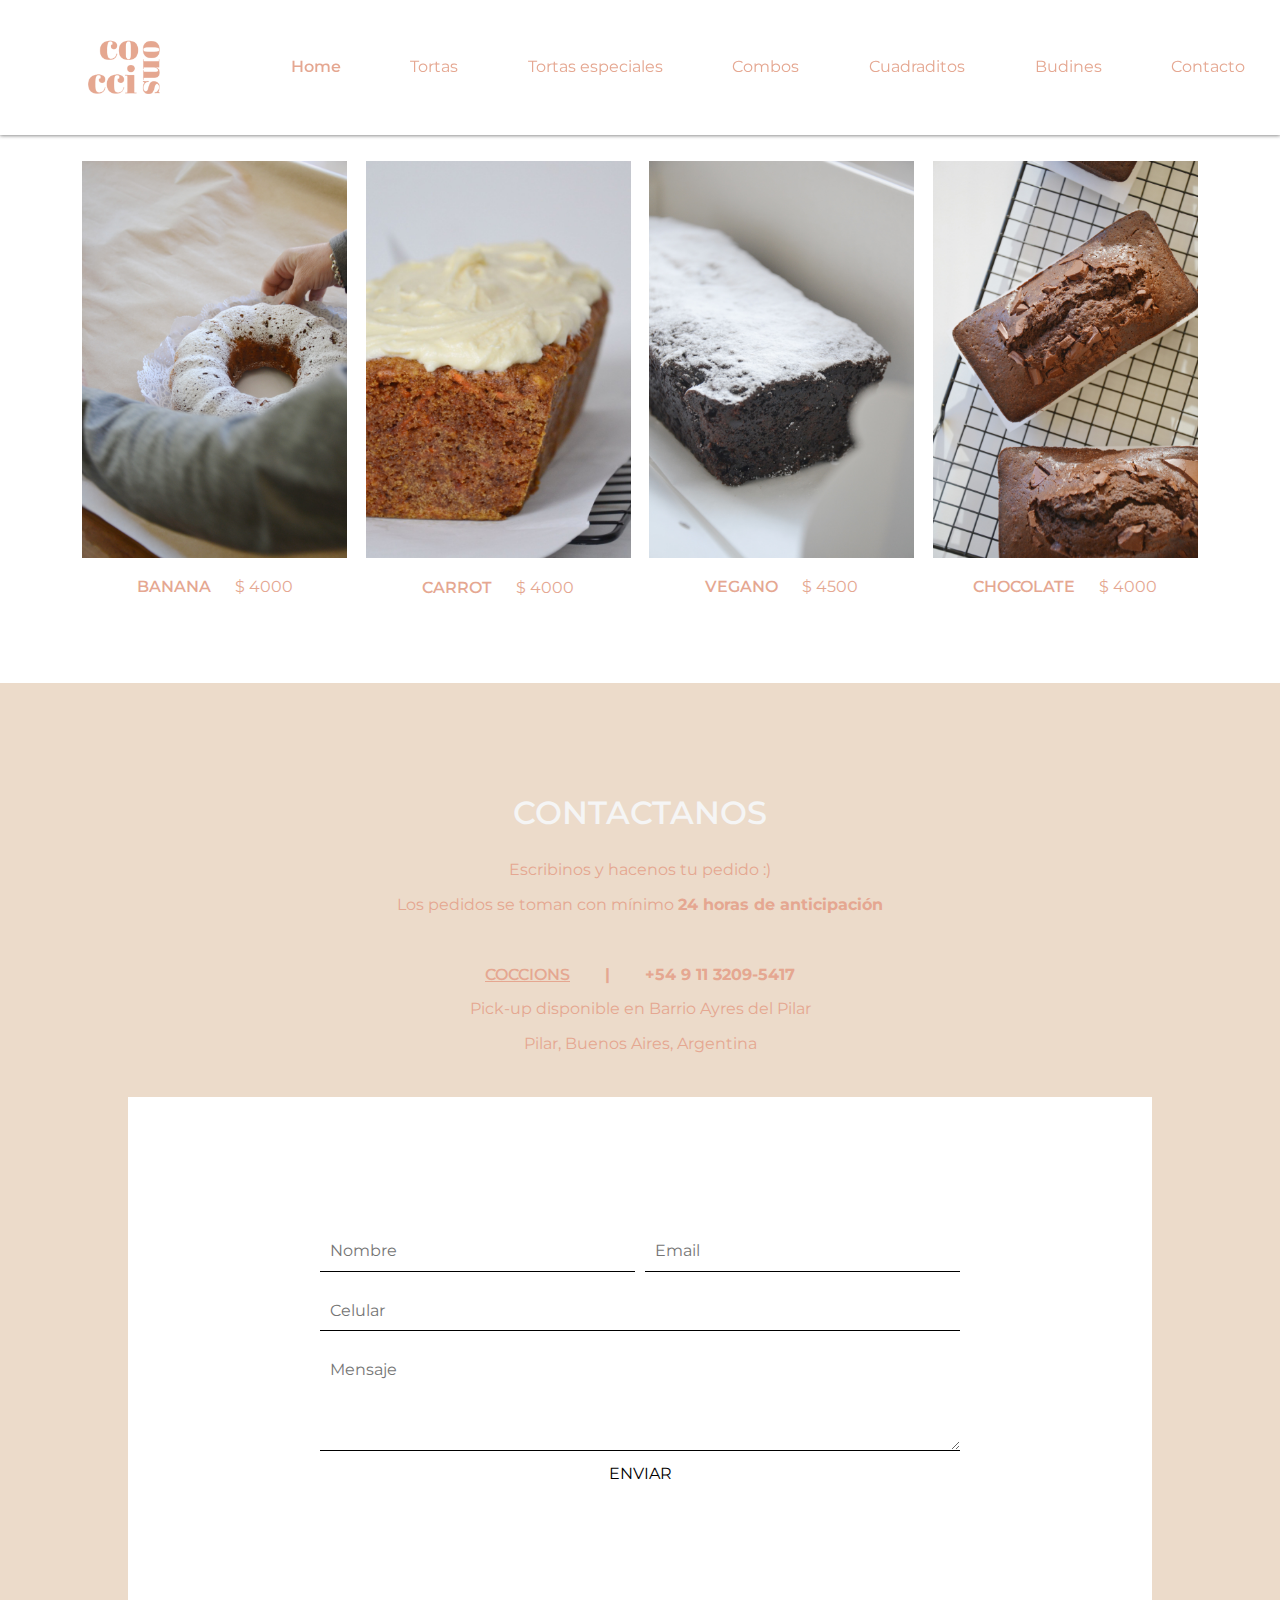
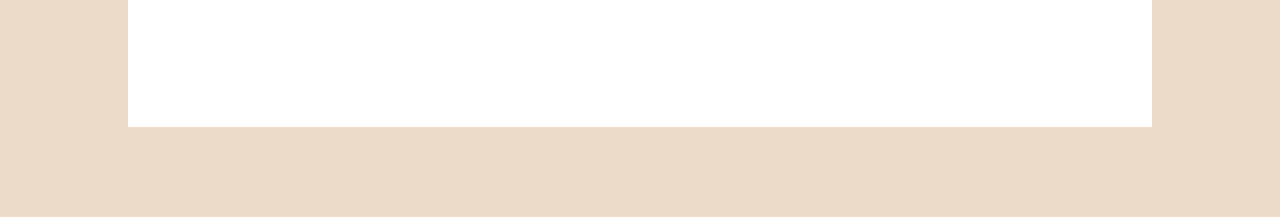
==== budines.html @ 8bb251e0 "esqueleto pagina terminado" ====
<!DOCTYPE html>
<html lang="en">
<head>
    <meta charset="UTF-8">
    <meta http-equiv="X-UA-Compatible" content="IE=edge">
    <meta name="viewport" content="width=device-width, initial-scale=1.0">
    <title>COCCIONS | Budines</title>
    <script src="https://kit.fontawesome.com/bfd83938f5.js" crossorigin="anonymous"></script>
    <link rel="preconnect" href="https://fonts.googleapis.com">
    <link rel="preconnect" href="https://fonts.gstatic.com" crossorigin>
    <link href="https://fonts.googleapis.com/css2?family=Montserrat:ital,wght@0,100;0,200;0,300;0,400;0,700;0,800;0,900;1,200&display=swap" rel="stylesheet">
    <link rel="stylesheet" href="css/style.css">
    <link rel="stylesheet" href="css/catalog.css">
    <link rel="stylesheet" href="css/normalize.css">
</head>
    <body>
        <header>
            <nav>
                <div id="branding">
                    <img src="assets/coccionsLogo.png" alt="logo">
                </div>
                <ul>
                    <li><a class="orangeFont" href="index.html">Home</a></li>
                    <li><a class="pinkFont" href="tortas.html">Tortas</a></li>
                    <li><a class="pinkFont" href="tortasEspeciales.html">Tortas especiales</a></li>
                    <li><a class="pinkFont" href="combos.html">Combos</a></li>
                    <li><a class="pinkFont" href="cuadraditos.html">Cuadraditos</a></li>
                    <li><a class="pinkFont" href="budines.html">Budines</a></li>
                    <li><a class="pinkFont" href="contacto.html">Contacto</a></li>
                </ul>
            </nav>
        </header>

        <section id="catalogoCuatroItems">
            <div class="item CuatroItems">
                <div class="imagenProducto">
                    <img src="assets/BUDINES/banana1.JPG" alt="">
                    <img class="rearImage" src="assets/BUDINES/banana2.JPG" alt="">
                </div>
                <div class="infoProducto">
                    <p class="pinkFont"><span class="orangeFont">BANANA</span>&nbsp; &nbsp; &nbsp; $ 4000</p>
                </div>
            </div>
            <div class="item CuatroItems">
                <div class="imagenProducto">
                    <img src="assets/BUDINES/carrot2.JPG" alt="">
                    <img class="rearImage" src="assets/BUDINES/carrot1.jpg" alt="">
                </div>
                <div class="infoProducto">
                    <p class="pinkFont"><span class="orangeFont">CARROT</span>&nbsp; &nbsp; &nbsp; $ 4000</p>
                </div>
            </div>
            <div class="item CuatroItems">
                <div class="imagenProducto">
                    <img src="assets/BUDINES/vegano1.jpg" alt="">
                    <img class="rearImage" src="assets/BUDINES/vegano2.jpg" alt="">
                </div>
                <div class="infoProducto">
                    <p class="pinkFont"><span class="orangeFont">VEGANO</span>&nbsp; &nbsp; &nbsp; $ 4500</p>
                </div>
            </div>
            <div class="item CuatroItems">
                <div class="imagenProducto">
                    <img src="assets/BUDINES/chocolate2.JPG" alt="">
                    <img class="rearImage" src="assets/BUDINES/chocolate1.JPG" alt="">
                </div>
                <div class="infoProducto">
                    <p class="pinkFont"><span class="orangeFont">CHOCOLATE</span>&nbsp; &nbsp; &nbsp; $ 4000</p>
                </div>
            </div>
            
            
            
        </section>

        <section id="contacto">
            <h1 class="whiteFont">CONTACTANOS</h1>
    
            <div id="primerContacto">
                <p class="parrafoContacto">Escribinos y hacenos tu pedido :)</p>
                <p class="parrafoContacto">Los pedidos se toman con mínimo <span class="negrita">24 horas de anticipación</span></p>
            </div>
    
            <div id="segundoContacto">
                <p class="parrafoContacto negrita"><a class="orangeFont" target="_blank" href="https://www.instagram.com/coccions/"><i class="fa-brands fa-instagram"></i> COCCIONS</a> &nbsp; &nbsp; &nbsp; | &nbsp; &nbsp; &nbsp; +54 9 11 3209-5417 </p>
                <p class="parrafoContacto">Pick-up disponible en Barrio Ayres del Pilar</p>
                <p class="parrafoContacto">Pilar, Buenos Aires, Argentina</p>
            </div>
    
            <section id="formularioContacto">
                <form>
                    <div class="form-row">
                      <div>
                        <input type="text" id="nombre" name="nombre" placeholder="Nombre" required>
                      </div>
                      <div>
                        <input type="email" id="email" name="email" placeholder="Email" required>
                      </div>
                    </div>
                    <div>
                      <input type="tel" id="celular" name="celular" placeholder="Celular" required>
                    </div>
                    <div>
                      <textarea id="mensaje" name="mensaje" placeholder="Mensaje" required></textarea>
                    </div>
                    <div id="botonEnviar">
                      <input type="submit" value="ENVIAR">
                    </div>
                  </form>
            </section>
        </section>

        <script src="https://cdn.jsdelivr.net/npm/swiper@9/swiper-element-bundle.min.js"></script>
        <script src="js/main.js"></script>
   
    </body>
</html>
---- css/style.css ----
/* Box Model Hack */
    * {
        box-sizing: border-box;
    }

    /* Clear fix hack */
    .clearfix:after {
        content: ".";
        display: block;
        clear: both;
        visibility: hidden;
        line-height: 0;
        height: 0;
    }

    .clear {
        clear: both;
    }

  /* GENERAL STYLES */
  
  html  {
    font-family: 'Montserrat', sans-serif;
    font-size: 16px;
  }

  .alineacion {
    margin: 5vh 5vh 0 5vh;
  }

  .negrita {
    font-weight: bold;
  }

  .pinkFont {
    color: #e5a791;
  }

  .orangeFont {
    color: #e5a791;
    font-weight:550;
  }

  .whiteFont {
    color: whitesmoke;
    font-weight:550;
  }

  

  /* HEADER */

  header, nav {
    width: 100%;
    height: 15vh;
    position: fixed;
    z-index: 1000;
    background-color: white;
    box-shadow: 0px 0px 4px 0px rgba(19, 20, 20, 0.4);
    top: 0;
  }

  nav {
    display: flex;
    justify-content: space-between;
    align-items: center;
  }

  nav > #branding {
    flex-basis: 20%;
    display: flex;
    justify-content: center;
    align-items: center;
  }

  nav > #branding > img {
    max-width: 100%;
    width: 65%;
  }

  nav > ul {
    padding: 0;
    flex-basis: 80%;
    display: flex;
    justify-content: space-around;
    align-items: center;
  }

  nav > ul > li {
    list-style: none;
  }

  nav > ul > li > a {
    text-decoration: none;
    color: black;
    font-size: 1rem;
  }

  /* SWIPER */

  swiper-container {
    width: 100%;
    height: 100%;
  }

  swiper-slide {
    text-align: center;
    font-size: 18px;
    background: #fff;
    display: flex;
    justify-content: center;
    align-items: center;
  }

  swiper-slide img {
    display: block;
    width: 100%;
    height: 100%;
    object-fit: cover;
  }

  :root {
    --swiper-theme-color: white;
}

/* INTRO */

#intro {
  display: flex;
  justify-content: space-between;
  align-items: stretch;
}

#introTexto{
  flex-basis: 65%;
  background-color: #ecdbca;
  display: flex;
  flex-direction: column;
  justify-content: center;
  align-items: center;
  padding: 10vh;
  text-align: justify;
  color: #e5a791;
}

#introImageSection {
  flex-basis: 30%;
}

#introImageSection > img {
  max-width: 100%;
  height: auto;
}

/* PRODUCTOS */

#productos {
  display: flex;
  flex-direction: row;
  flex-wrap: wrap;
  justify-content: space-between;
  align-items: center;
}

#productos > div {
  flex-basis: 18%;
}

#productos > div > img {
  max-width: 100%;
  max-height: 100%;

}

/* TEXT OVER IMG ON HOVER */


/* CONTACTO */

#contacto {
  display: flex;
  flex-direction: column;
  justify-content: center;
  align-items: center;
  background-color: #ecdbca;
  margin-top: 5vh;
  padding: 10vh 10vh 10vh 10vh;
}

#contacto > div {
  display: flex;
  flex-direction: column;
  justify-content: center;
  text-align: center;
  color: #e5a791;;
}

div#segundoContacto {
  margin: 4vh;
}

.parrafoContacto {
  margin: 0.5em;
}

section#formularioContacto {
  display: flex;
  height: 70vh;
  width: 80vw;
  background-color: white;
  justify-content: center;
  align-items: center;
}

/* CONTACT FORM */

form {
  height: 40vh;
  width: 50vw;
}

label {
  display: block;
  font-weight: bold;
  margin-bottom: 10px;
}

input[type="text"],
input[type="email"],
input[type="tel"],
textarea {
  border: none;
  border-bottom: 1px solid #000;
  font-size: 16px;
  margin-bottom: 20px;
  padding: 10px;
  width: 100%;
}

input[type="text"]:placeholder,
input[type="email"]:placeholder,
input[type="tel"]:placeholder,
textarea:placeholder {
  color: #ccc;
  font-style: italic;
}

input[type="submit"] {
  background-color: white;
  border: none;
  cursor: pointer;
  font-size: 16px;
  padding: 10px 20px;
}

/* Estilos para la disposición de los campos */

#mensaje {
  height: 100px;
}

.form-row {
  display: flex;
  flex-wrap: wrap;
}

.form-row > div {
  flex: 1;
  margin-right: 10px;
}

.form-row > div:last-child {
  margin-right: 0;
}

#botonEnviar {
  display: flex;
  justify-content: center;
  align-items: center;
}

@media (max-width: 480px) {
  .form-row > div {
    flex: 100%;
    margin-right: 0;
  }
}
---- css/catalog.css ----
#catalog {
    margin-top: 15vh;
    padding: 2% 14%;
    display: flex;
    justify-content: space-evenly;
    align-content: center;
    flex-wrap: wrap;
  }
  
  #catalogoCuatroItems {
    margin-top: 15vh;
    padding: 2% 5%;
    display: flex;
    justify-content: space-evenly;
    align-content: center;
    flex-wrap: wrap;
  }

  .item {
    position: relative;
    flex-basis: 30%;
    display: flex;
    flex-direction: column;
    justify-content: center;
    align-items: center;
    overflow: hidden;
    cursor: pointer;
  }

  .item > * {
    flex-basis: 50%;
  }

  .CuatroItems {
    position: relative;
    flex-basis: 23%;
    display: flex;
    flex-direction: column;
    justify-content: center;
    align-items: center;
    overflow: hidden;
    cursor: pointer;
}

  .imagenProducto img {
    width: 100%;
  }

  .imagenProducto .rearImage {
    opacity: 0;
    position: absolute;
    top: 0;
    left: 0;
    z-index: -1;
    transition: opacity 0.4s ease-in-out;
  }

  .item:hover .rearImage {
    opacity: 1;
    z-index: 0;
  }
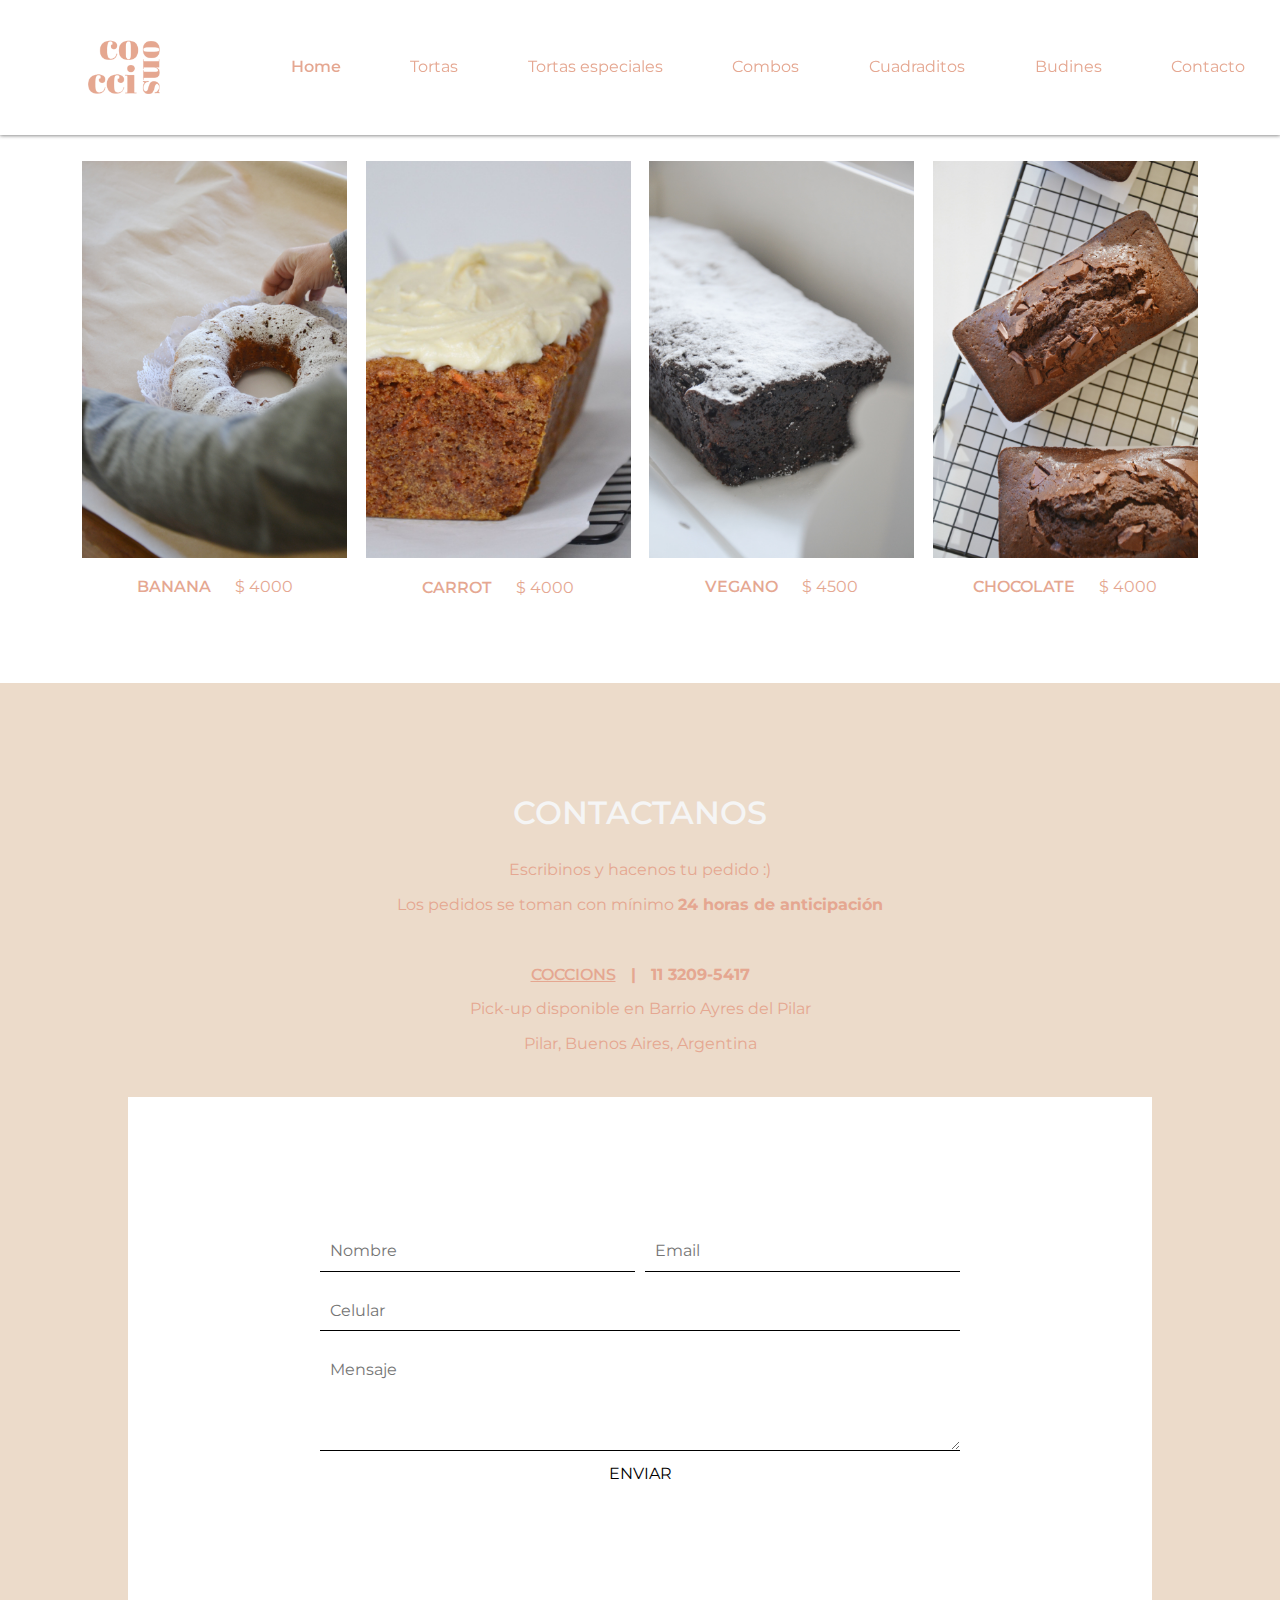
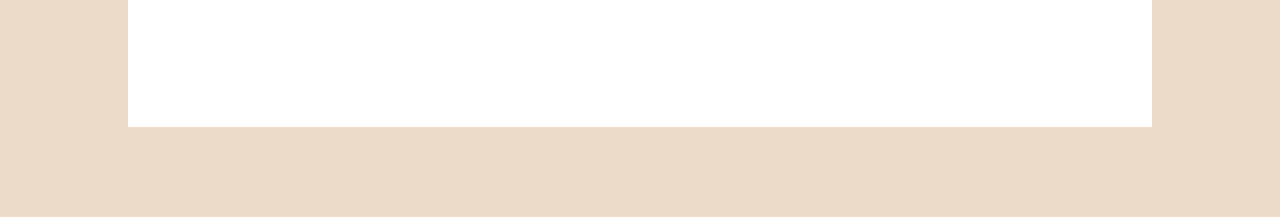
==== commit a306561b: "ajustes mobile" ====
--- a/budines.html
+++ b/budines.html
@@ -12,22 +12,28 @@
     <link rel="stylesheet" href="css/style.css">
     <link rel="stylesheet" href="css/catalog.css">
     <link rel="stylesheet" href="css/normalize.css">
+    <link rel="stylesheet" href="css/cellphone.css">
 </head>
     <body>
         <header>
             <nav>
-                <div id="branding">
+                <div id="branding" class="nav-branding">
                     <img src="assets/coccionsLogo.png" alt="logo">
                 </div>
-                <ul>
-                    <li><a class="orangeFont" href="index.html">Home</a></li>
-                    <li><a class="pinkFont" href="tortas.html">Tortas</a></li>
-                    <li><a class="pinkFont" href="tortasEspeciales.html">Tortas especiales</a></li>
-                    <li><a class="pinkFont" href="combos.html">Combos</a></li>
-                    <li><a class="pinkFont" href="cuadraditos.html">Cuadraditos</a></li>
-                    <li><a class="pinkFont" href="budines.html">Budines</a></li>
-                    <li><a class="pinkFont" href="contacto.html">Contacto</a></li>
+                <ul class="nav-menu">
+                    <li class="nav-item"><a class="orangeFont nav-link" href="index.html">Home</a></li>
+                    <li class="nav-item"><a class="pinkFont nav-link" href="tortas.html">Tortas</a></li>
+                    <li class="nav-item"><a class="pinkFont" href="tortasEspeciales.html">Tortas especiales</a></li>
+                    <li class="nav-item"><a class="pinkFont nav-link" href="combos.html">Combos</a></li>
+                    <li class="nav-item"><a class="pinkFont nav-link" href="cuadraditos.html">Cuadraditos</a></li>
+                    <li class="nav-item"><a class="pinkFont nav-link" href="budines.html">Budines</a></li>
+                    <li class="nav-item"><a class="pinkFont nav-link" href="contacto.html">Contacto</a></li>
                 </ul>
+                <div class="hamburger">
+                    <span class="bar"></span>
+                    <span class="bar"></span>
+                    <span class="bar"></span>
+                </div>
             </nav>
         </header>
 
@@ -82,7 +88,7 @@
             </div>
     
             <div id="segundoContacto">
-                <p class="parrafoContacto negrita"><a class="orangeFont" target="_blank" href="https://www.instagram.com/coccions/"><i class="fa-brands fa-instagram"></i> COCCIONS</a> &nbsp; &nbsp; &nbsp; | &nbsp; &nbsp; &nbsp; +54 9 11 3209-5417 </p>
+                <p class="parrafoContacto negrita"><a class="orangeFont" target="_blank" href="https://www.instagram.com/coccions/"><i class="fa-brands fa-instagram"></i> COCCIONS</a> &nbsp; | &nbsp; 11 3209-5417 </p>
                 <p class="parrafoContacto">Pick-up disponible en Barrio Ayres del Pilar</p>
                 <p class="parrafoContacto">Pilar, Buenos Aires, Argentina</p>
             </div>
--- a/css/style.css
+++ b/css/style.css
@@ -166,10 +166,86 @@
   flex-basis: 18%;
 }
 
-#productos > div > img {
+#productos > div > .content > img {
   max-width: 100%;
   max-height: 100%;
 
+}
+/* .container {
+  font-family: 'Raleway', sans-serif;
+} */
+
+.container .title{
+color: #1a1a1a;
+text-align: center;
+margin-bottom: 10px;
+}
+
+.content {
+position: relative;
+width: 90%;
+max-width: 400px;
+margin: auto;
+overflow: hidden;
+}
+
+.content .content-overlay {
+background: rgba(229, 167, 144, 0.7);
+position: absolute;
+height: 99%;
+width: 100%;
+left: 0;
+top: 0;
+bottom: 0;
+right: 0;
+opacity: 0;
+-webkit-transition: all 0.4s ease-in-out 0s;
+-moz-transition: all 0.4s ease-in-out 0s;
+transition: all 0.4s ease-in-out 0s;
+}
+
+.content:hover .content-overlay{
+opacity: 1;
+}
+
+.content-image{
+width: 100%;
+}
+
+.content-details {
+position: absolute;
+text-align: center;
+padding-left: 1em;
+padding-right: 1em;
+width: 100%;
+top: 50%;
+left: 50%;
+opacity: 0;
+-webkit-transform: translate(-50%, -50%);
+-moz-transform: translate(-50%, -50%);
+transform: translate(-50%, -50%);
+-webkit-transition: all 0.3s ease-in-out 0s;
+-moz-transition: all 0.3s ease-in-out 0s;
+transition: all 0.3s ease-in-out 0s;
+}
+
+.content:hover .content-details{
+top: 50%;
+left: 50%;
+opacity: 1;
+}
+
+.content-details h3{
+color: #fff;
+font-weight: 700;
+letter-spacing: 0.15em;
+font-size: 1.1rem;
+margin-bottom: 0.5em;
+text-transform: uppercase;
+}
+
+.fadeIn-bottom{
+top: 80%;
 }
 
 /* TEXT OVER IMG ON HOVER */
--- a/css/cellphone.css
+++ b/css/cellphone.css
@@ -0,0 +1,124 @@
+.hamburger{
+    display: none;
+    cursor: pointer;
+  }
+
+.bar{
+  display: block;
+  width: 25px;
+  height: 3px;
+  margin: 5px auto;
+  -webkit-transition: all 0.3s ease;
+  transition: all 0.3s ease;
+  background-color: black;
+}
+
+  @media(max-width:1024px){
+
+    header, nav {
+      height: 10vh;
+    }
+	
+    .hamburger{
+      display: block;
+      flex-basis: 20%;
+      z-index: 2000;
+      padding-right: 1em;
+    }
+  
+    .hamburger.active .bar:nth-child(2){
+      opacity: 0;
+    }
+    .hamburger.active .bar:nth-child(1){
+      transform: translateY(8px) rotate(45deg);
+    }
+    .hamburger.active .bar:nth-child(3){
+      transform: translateY(-8px) rotate(-45deg);
+    }
+
+    .nav-menu{
+      display: flex;
+      background-color: white;
+      flex-direction: column;
+      justify-content: space-between;
+      align-items: center;
+      margin: 0;
+      padding: 1.3rem 0;
+      flex-basis: 100%;
+      position: fixed;
+      height: 50vh;
+      top: -100%;
+      gap: 25px;
+      flex-direction: column;
+      width: 100%;
+      text-align: center;
+      transition: 1s;
+    }
+
+    nav > #branding{
+      flex-basis: 50%;
+      justify-content: flex-start;
+      z-index: 1001;
+      height: 100%;
+    }
+
+    .nav-menu.active{
+      left: 0;
+      box-shadow: 0px 4px 4px rgba(19, 20, 20, 0.6);
+      top: 9vh;
+      transition: 1s;
+    }
+
+    swiper-container {
+      margin-top: 10vh;
+    }
+
+    #intro {
+      display: flex;
+      flex-direction: row;
+      justify-content: center;
+    }
+
+    .alineacion {
+      margin: 2vh 2vh 0 2vh;
+    }
+
+    #secondPar {
+      display: none;
+    }
+
+    #introTexto {
+      flex-basis: 100%;
+      padding: 7vh;
+    }
+
+    #introImageSection{
+      display: none;
+    }
+
+    #contacto {
+      display: flex;
+      flex-direction: column;
+      justify-content: center;
+      align-items: center;
+      background-color: #ecdbca;
+      margin-top: 7vh;
+      padding: 5vh;
+    }
+
+    div#segundoContacto {
+      margin: 2vh;
+    }
+
+    section#formularioContacto {
+      display: flex;
+      height: 50vh;
+      width: 80vw;
+      background-color: white;
+      justify-content: center;
+      align-items: center;
+    }
+    
+	
+
+  }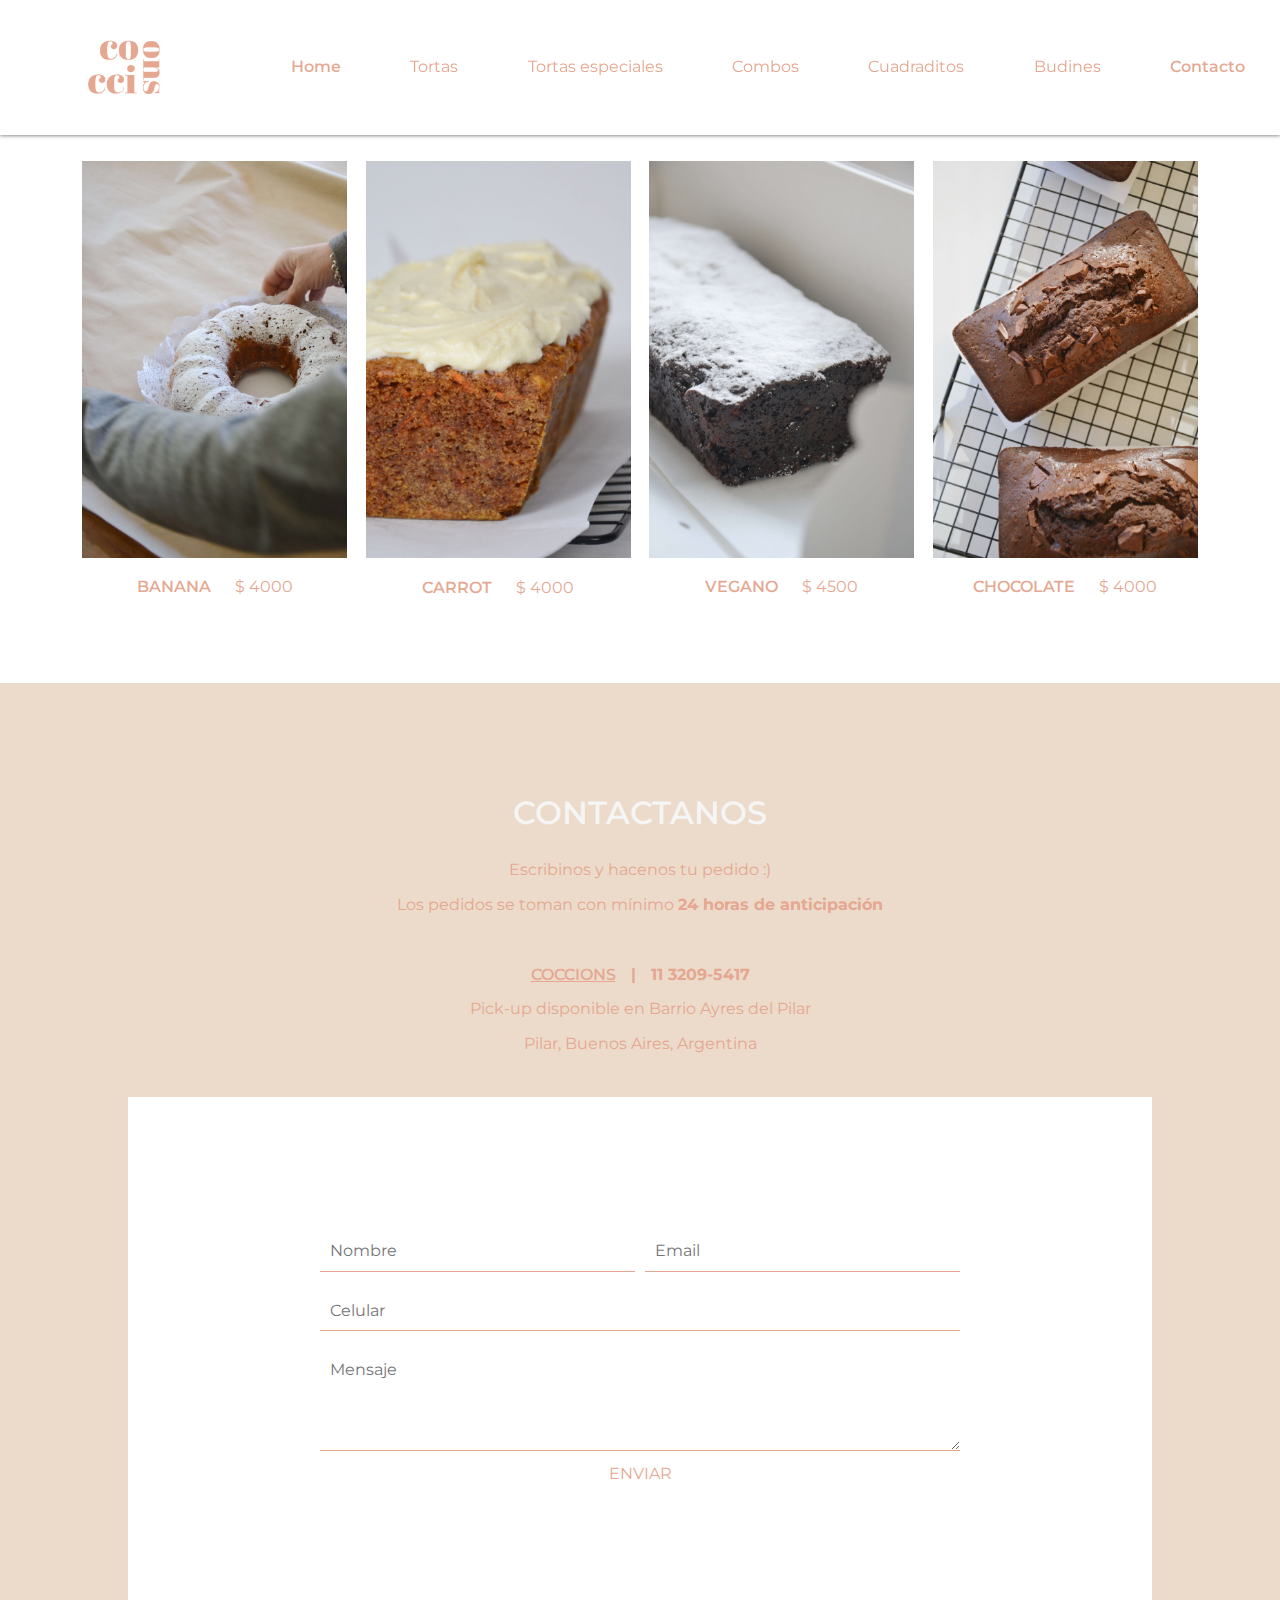
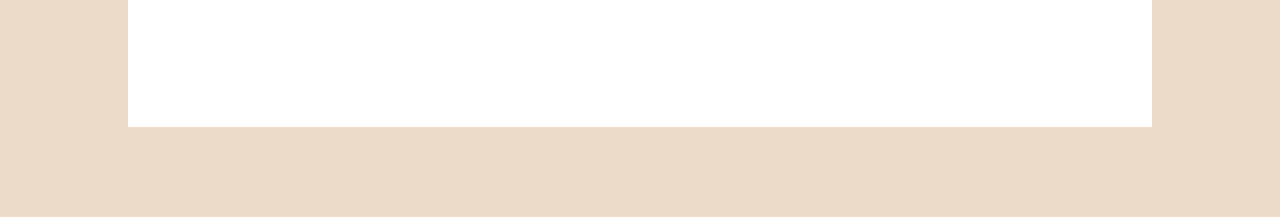
==== commit 9fbf8b86: "minor fixes" ====
--- a/budines.html
+++ b/budines.html
@@ -27,7 +27,7 @@
                     <li class="nav-item"><a class="pinkFont nav-link" href="combos.html">Combos</a></li>
                     <li class="nav-item"><a class="pinkFont nav-link" href="cuadraditos.html">Cuadraditos</a></li>
                     <li class="nav-item"><a class="pinkFont nav-link" href="budines.html">Budines</a></li>
-                    <li class="nav-item"><a class="pinkFont nav-link" href="contacto.html">Contacto</a></li>
+                    <li class="nav-item"><a class="orangeFont nav-link" href="contacto.html">Contacto</a></li>
                 </ul>
                 <div class="hamburger">
                     <span class="bar"></span>
--- a/css/style.css
+++ b/css/style.css
@@ -71,6 +71,7 @@
     display: flex;
     justify-content: center;
     align-items: center;
+    cursor: pointer;
   }
 
   nav > #branding > img {
@@ -153,6 +154,10 @@
 }
 
 /* PRODUCTOS */
+
+#tranding {
+  display: none;
+}
 
 #productos {
   display: flex;
@@ -248,9 +253,6 @@
 top: 80%;
 }
 
-/* TEXT OVER IMG ON HOVER */
-
-
 /* CONTACTO */
 
 #contacto {
@@ -306,8 +308,7 @@
 input[type="tel"],
 textarea {
   border: none;
-  border-bottom: 1px solid #000;
-  font-size: 16px;
+  border-bottom: 1px solid #e5a791;
   margin-bottom: 20px;
   padding: 10px;
   width: 100%;
@@ -317,15 +318,15 @@
 input[type="email"]:placeholder,
 input[type="tel"]:placeholder,
 textarea:placeholder {
-  color: #ccc;
+  color: #e5a791;
   font-style: italic;
 }
 
 input[type="submit"] {
   background-color: white;
+  color: #e5a791;
   border: none;
   cursor: pointer;
-  font-size: 16px;
   padding: 10px 20px;
 }
 
--- a/css/cellphone.css
+++ b/css/cellphone.css
@@ -15,6 +15,17 @@
 
   @media(max-width:1024px){
 
+    html {
+      font-size: 72.5%;
+      font-family: "Montserrat", sans-serif;
+      scroll-behavior: smooth;
+    }
+
+    body {
+      font-size: 1.3rem;
+      background: var(--bg);
+    }
+
     header, nav {
       height: 10vh;
     }
@@ -25,6 +36,10 @@
       z-index: 2000;
       padding-right: 1em;
     }
+
+    .hamburger > .bar {
+      background-color: #e5a791;
+    }
   
     .hamburger.active .bar:nth-child(2){
       opacity: 0;
@@ -69,6 +84,11 @@
       transition: 1s;
     }
 
+    nav > ul > li > a {
+      text-decoration: none;
+      font-size: 1.5rem;
+  }
+
     swiper-container {
       margin-top: 10vh;
     }
@@ -80,7 +100,7 @@
     }
 
     .alineacion {
-      margin: 2vh 2vh 0 2vh;
+      margin: 6vh 2vh 0 2vh;
     }
 
     #secondPar {
@@ -110,6 +130,22 @@
       margin: 2vh;
     }
 
+    #tranding {
+      display: block;
+    }
+
+    #productos {
+      display: none;
+    }
+
+    #catalog > .item {
+      flex-basis: 100%;
+    }
+
+    #catalogoCuatroItems > .item {
+      flex-basis: 100%;
+    }
+
     section#formularioContacto {
       display: flex;
       height: 50vh;
@@ -118,7 +154,75 @@
       justify-content: center;
       align-items: center;
     }
+
+    /* Cambiar el tamaño de fuente de los placeholders para todos los navegadores */
+
+    /* Para Google Chrome, Safari y Microsoft Edge */
+    ::-webkit-input-placeholder {
+      font-size: 1.3rem;
+    }
+
+    /* Para Mozilla Firefox */
+    ::-moz-placeholder {
+      font-size: 1.3rem;
+      opacity: 1;
+    }
+
+    /* Para Internet Explorer */
+    :-ms-input-placeholder {
+      font-size: 1.3rem; 
+    }
+
+    /* Para Microsoft Edge Legacy */
+    :-ms-input-placeholder {
+      font-size: 1.3rem; 
+    }
+
+    /* Para cualquier otro navegador que admita el selector no-prefijado */
+    ::placeholder {
+      font-size: 1.3rem;
+    }
+
+    input[type="submit"] {
+      font-size: 1.3rem;
+      color: #e5a791;
+    }
     
-	
-
+  }
+
+  @media(max-width:500px){
+    .nav-menu {
+      display: flex;
+      background-color: white;
+      flex-direction: column;
+      justify-content: center;
+      align-items: flex-start;
+      margin: 0;
+      padding: 1.3rem 0;
+      flex-basis: 100%;
+      position: fixed;
+      height: 48vh;
+      top: -100%;
+      gap: 25px;
+      flex-direction: column;
+      width: 100%;
+      text-align: center;
+      transition: 1s;
+    }
+
+    nav > ul > li {
+      list-style: none;
+      margin-left: 2.2em;
+  }
+  }
+
+
+  /* Adaptación del logo para tablets */
+  @media (min-width: 750px) and (max-width: 1024px)  {
+    nav > #branding {
+    flex-basis: 35%;
+    justify-content: flex-start;
+    z-index: 1001;
+    height: 100%;
+    }
   }